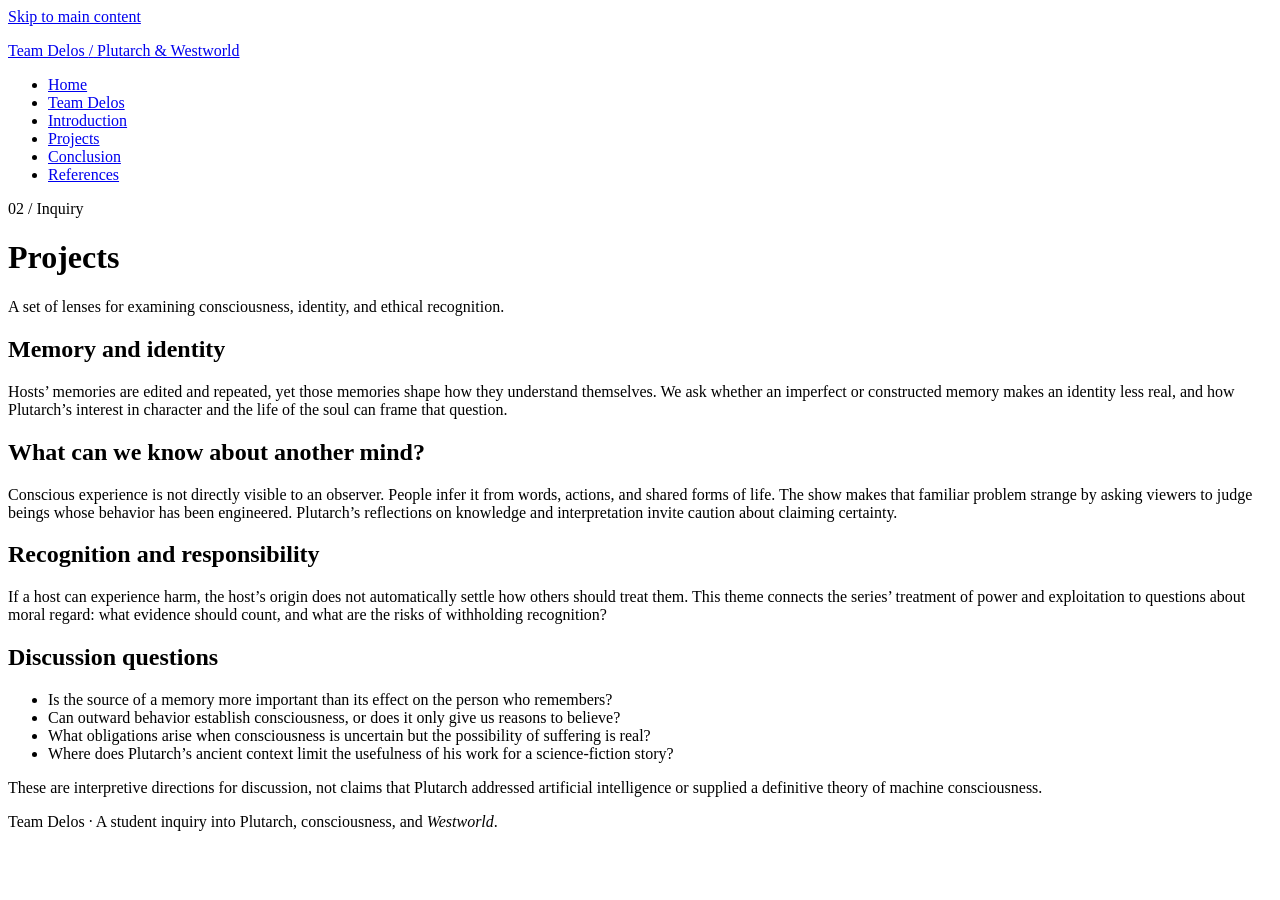
==== projects.html @ 780345b7 "Agent: create projects.html" ====
<!DOCTYPE html>
<html lang="en">
<head>
  <meta charset="utf-8">
  <meta name="viewport" content="width=device-width, initial-scale=1">
  <title>Projects | Plutarch &amp; Westworld</title>
  <link rel="stylesheet" href="styles.css">
</head>
<body>
  <a class="skip-link" href="#main">Skip to main content</a>
  <header class="site-header">
    <p class="site-title"><a href="index.html">Team Delos <span aria-hidden="true">/</span> Plutarch &amp; Westworld</a></p>
    <nav aria-label="Main navigation"><ul>
      <li><a href="index.html">Home</a></li><li><a href="team.html">Team Delos</a></li><li><a href="introduction.html">Introduction</a></li><li><a href="projects.html" aria-current="page">Projects</a></li><li><a href="conclusion.html">Conclusion</a></li><li><a href="references.html">References</a></li>
    </ul></nav>
  </header>
  <main id="main">
    <header class="page-heading"><p class="eyebrow">02 / Inquiry</p><h1>Projects</h1><p class="lead">A set of lenses for examining consciousness, identity, and ethical recognition.</p></header>
    <section class="page-content" aria-label="Project themes">
      <article><h2>Memory and identity</h2><p>Hosts’ memories are edited and repeated, yet those memories shape how they understand themselves. We ask whether an imperfect or constructed memory makes an identity less real, and how Plutarch’s interest in character and the life of the soul can frame that question.</p></article>
      <article><h2>What can we know about another mind?</h2><p>Conscious experience is not directly visible to an observer. People infer it from words, actions, and shared forms of life. The show makes that familiar problem strange by asking viewers to judge beings whose behavior has been engineered. Plutarch’s reflections on knowledge and interpretation invite caution about claiming certainty.</p></article>
      <article><h2>Recognition and responsibility</h2><p>If a host can experience harm, the host’s origin does not automatically settle how others should treat them. This theme connects the series’ treatment of power and exploitation to questions about moral regard: what evidence should count, and what are the risks of withholding recognition?</p></article>
      <article><h2>Discussion questions</h2><ul><li>Is the source of a memory more important than its effect on the person who remembers?</li><li>Can outward behavior establish consciousness, or does it only give us reasons to believe?</li><li>What obligations arise when consciousness is uncertain but the possibility of suffering is real?</li><li>Where does Plutarch’s ancient context limit the usefulness of his work for a science-fiction story?</li></ul></article>
      <p class="note">These are interpretive directions for discussion, not claims that Plutarch addressed artificial intelligence or supplied a definitive theory of machine consciousness.</p>
    </section>
  </main>
  <footer class="site-footer"><p>Team Delos · A student inquiry into Plutarch, consciousness, and <cite>Westworld</cite>.</p></footer>
</body>
</html>
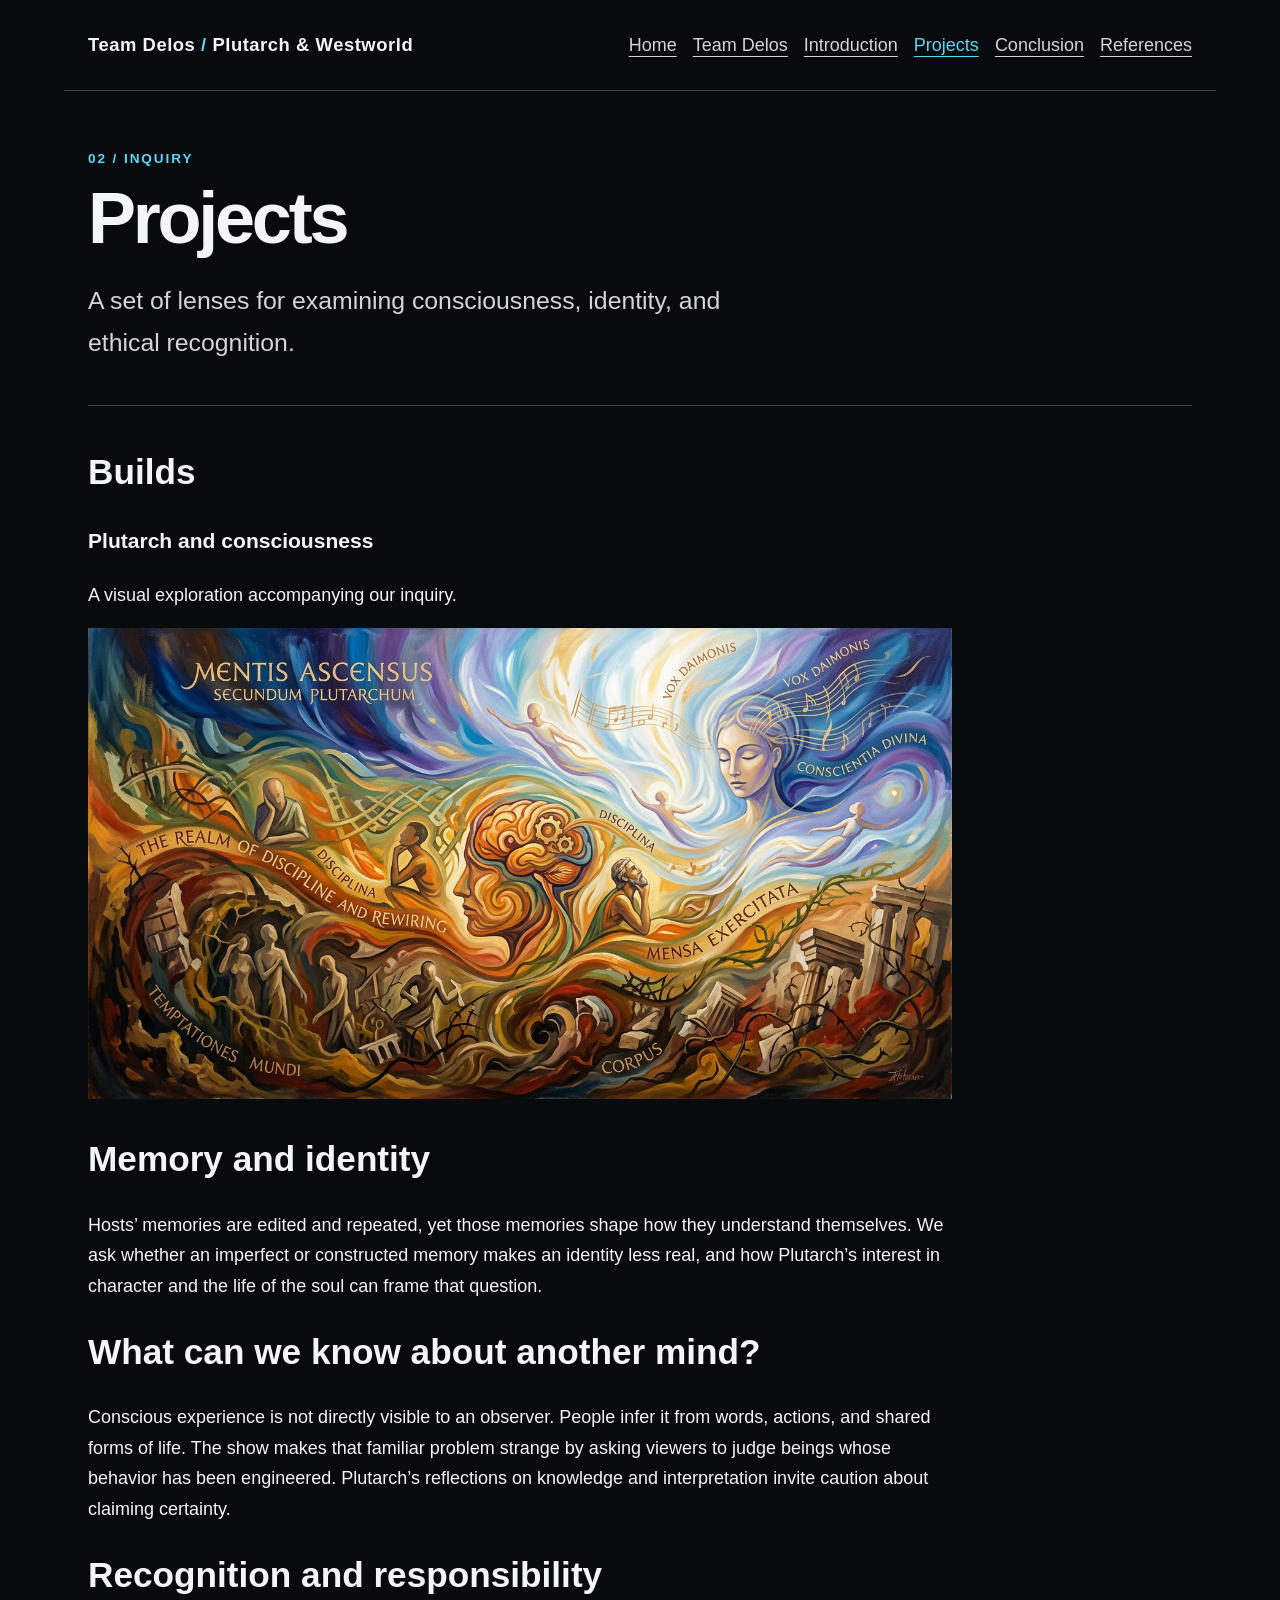
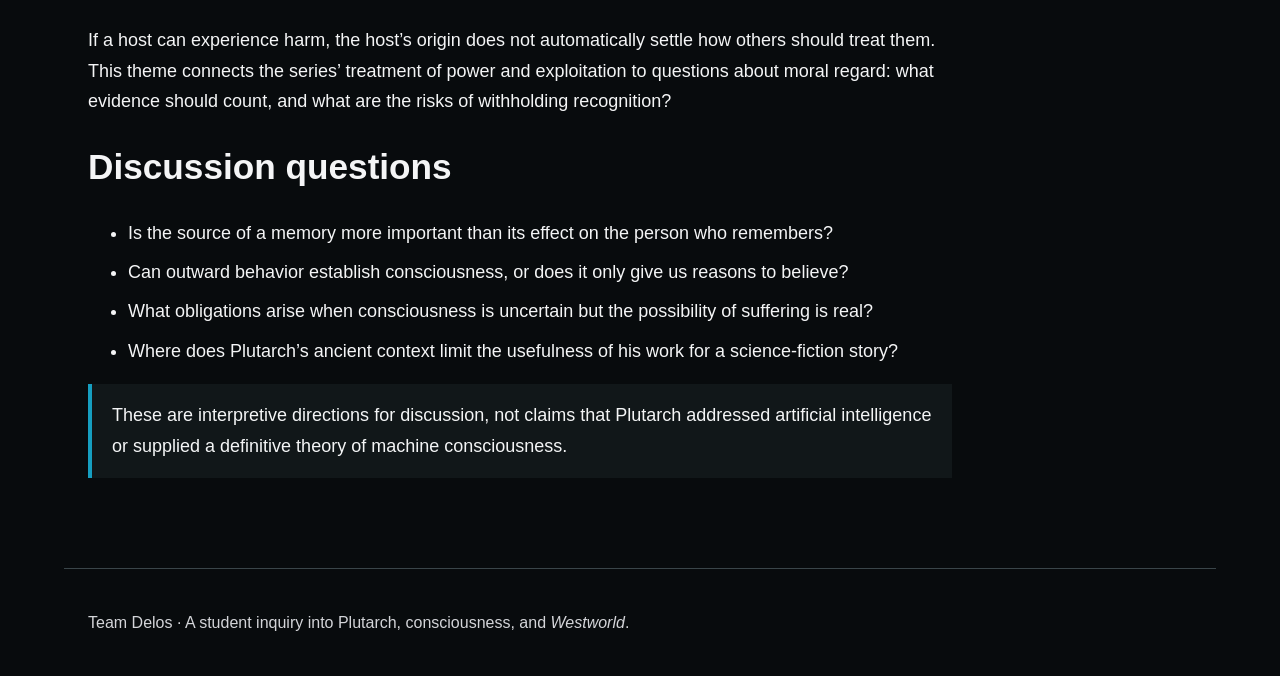
==== commit 34c2841f: "Agent: update projects.html" ====
--- a/projects.html
+++ b/projects.html
@@ -17,6 +17,8 @@
   <main id="main">
     <header class="page-heading"><p class="eyebrow">02 / Inquiry</p><h1>Projects</h1><p class="lead">A set of lenses for examining consciousness, identity, and ethical recognition.</p></header>
     <section class="page-content" aria-label="Project themes">
+      <h2>Builds</h2>
+      <article><h3>Plutarch and consciousness</h3><p>A visual exploration accompanying our inquiry.</p><img src="images/Plutarch_Consciousness_Image" alt="Visual artwork for the project on Plutarch and consciousness"></article>
       <article><h2>Memory and identity</h2><p>Hosts’ memories are edited and repeated, yet those memories shape how they understand themselves. We ask whether an imperfect or constructed memory makes an identity less real, and how Plutarch’s interest in character and the life of the soul can frame that question.</p></article>
       <article><h2>What can we know about another mind?</h2><p>Conscious experience is not directly visible to an observer. People infer it from words, actions, and shared forms of life. The show makes that familiar problem strange by asking viewers to judge beings whose behavior has been engineered. Plutarch’s reflections on knowledge and interpretation invite caution about claiming certainty.</p></article>
       <article><h2>Recognition and responsibility</h2><p>If a host can experience harm, the host’s origin does not automatically settle how others should treat them. This theme connects the series’ treatment of power and exploitation to questions about moral regard: what evidence should count, and what are the risks of withholding recognition?</p></article>
--- a/styles.css
+++ b/styles.css
@@ -0,0 +1,240 @@
+:root {
+  color-scheme: dark;
+  --text: #f4f5f6;
+  --muted: #d4d5d9;
+  --background: #080b0d;
+  --surface: #111719;
+  --accent: #169EC0;
+  --accent-text: #58d8f4;
+  --border: #3a4549;
+  --max-width: 72rem;
+}
+
+*,
+*::before,
+*::after {
+  box-sizing: border-box;
+}
+
+body {
+  margin: 0;
+  font-family: "Arial Narrow", "Roboto Condensed", "Segoe UI", sans-serif;
+  font-size: 1.125rem;
+  line-height: 1.7;
+  color: var(--text);
+  background: var(--background);
+}
+
+.site-header,
+main,
+.site-footer {
+  max-width: var(--max-width);
+  margin: 0 auto;
+  padding: 1.5rem 1.5rem;
+}
+
+.site-header {
+  display: flex;
+  flex-wrap: wrap;
+  align-items: center;
+  justify-content: space-between;
+  gap: 1rem 2rem;
+  border-bottom: 1px solid var(--border);
+  background: #080b0d;
+}
+
+.site-title {
+  margin: 0;
+  font-weight: 700;
+}
+
+.site-title a {
+  color: inherit;
+  text-decoration: none;
+}
+
+nav ul {
+  display: flex;
+  flex-wrap: wrap;
+  gap: 0.35rem 1rem;
+  margin: 0;
+  padding: 0;
+  list-style: none;
+}
+
+nav a {
+  display: inline-block;
+  padding: 0.35rem 0;
+  color: var(--muted);
+  text-decoration-thickness: 0.08em;
+  text-underline-offset: 0.25em;
+}
+
+nav a[aria-current="page"] {
+  color: var(--accent-text);
+  text-decoration: underline;
+}
+
+a {
+  color: var(--accent-text);
+}
+
+.site-title {
+  font-size: 1.15rem;
+  letter-spacing: 0.03em;
+}
+
+.site-title a {
+  color: var(--text);
+}
+
+.site-title span,
+.eyebrow {
+  color: var(--accent-text);
+}
+
+a:focus-visible {
+  outline: 3px solid var(--accent);
+  outline-offset: 4px;
+  border-radius: 2px;
+}
+
+h1 {
+  max-width: 16ch;
+  margin: 0.15em 0 0.35em;
+  font-size: clamp(2.5rem, 7vw, 5.5rem);
+  line-height: 1.03;
+  letter-spacing: -0.045em;
+}
+
+h2 {
+  line-height: 1.2;
+}
+
+.hero {
+  position: relative;
+  overflow: hidden;
+  margin: 0 -1.5rem 2rem;
+  padding: clamp(2rem, 7vw, 5rem) clamp(1.5rem, 7vw, 6rem);
+  border-bottom: 1px solid var(--border);
+  background: linear-gradient(90deg, rgba(8, 11, 13, 0.96), rgba(8, 11, 13, 0.66));
+}
+
+.cover-image {
+  position: absolute;
+  z-index: -1;
+  inset: 0;
+  width: 100%;
+  height: 100%;
+  object-fit: cover;
+  opacity: 0.38;
+}
+
+.eyebrow {
+  margin: 0 0 0.6rem;
+  font-size: 0.85rem;
+  font-weight: 700;
+  letter-spacing: 0.14em;
+  text-transform: uppercase;
+}
+
+.lead {
+  max-width: 42rem;
+  font-size: clamp(1.2rem, 2.3vw, 1.55rem);
+  color: var(--muted);
+}
+
+.text-link {
+  display: inline-block;
+  margin-top: 0.6rem;
+  font-weight: 700;
+}
+
+.content-section {
+  max-width: 54rem;
+  padding: 2rem 0;
+}
+
+.content-section h2,
+.page-content h2 {
+  font-size: clamp(1.65rem, 3vw, 2.2rem);
+}
+
+.feature-grid {
+  display: grid;
+  grid-template-columns: repeat(auto-fit, minmax(min(100%, 15rem), 1fr));
+  gap: 1rem;
+  margin: 1rem 0 2rem;
+}
+
+.feature-card {
+  padding: 1.25rem;
+  border: 1px solid var(--border);
+  background: var(--surface);
+}
+
+.feature-card h2 {
+  margin: 0.25rem 0;
+  font-size: 1.35rem;
+}
+
+.feature-card p:last-child {
+  margin-bottom: 0;
+}
+
+.page-heading {
+  padding: 2rem 0 1rem;
+  border-bottom: 1px solid var(--border);
+}
+
+.page-heading h1 {
+  font-size: clamp(2.5rem, 6vw, 4.5rem);
+}
+
+.page-content {
+  max-width: 54rem;
+  padding: 1rem 0 3rem;
+}
+
+.page-content li {
+  margin-bottom: 0.55rem;
+}
+
+.note {
+  padding: 1rem 1.25rem;
+  border-left: 4px solid var(--accent);
+  background: var(--surface);
+}
+
+.reference-list li {
+  padding-left: 0.25rem;
+}
+
+img,
+video {
+  max-width: 100%;
+  height: auto;
+}
+
+.cover-image {
+  max-width: none;
+  height: 100%;
+}
+
+.site-footer {
+  border-top: 1px solid var(--border);
+  color: var(--muted);
+  font-size: 1rem;
+}
+
+.skip-link {
+  position: absolute;
+  left: -999rem;
+}
+
+.skip-link:focus {
+  left: 1rem;
+  top: 1rem;
+  padding: 0.5rem 0.75rem;
+  background: var(--background);
+}
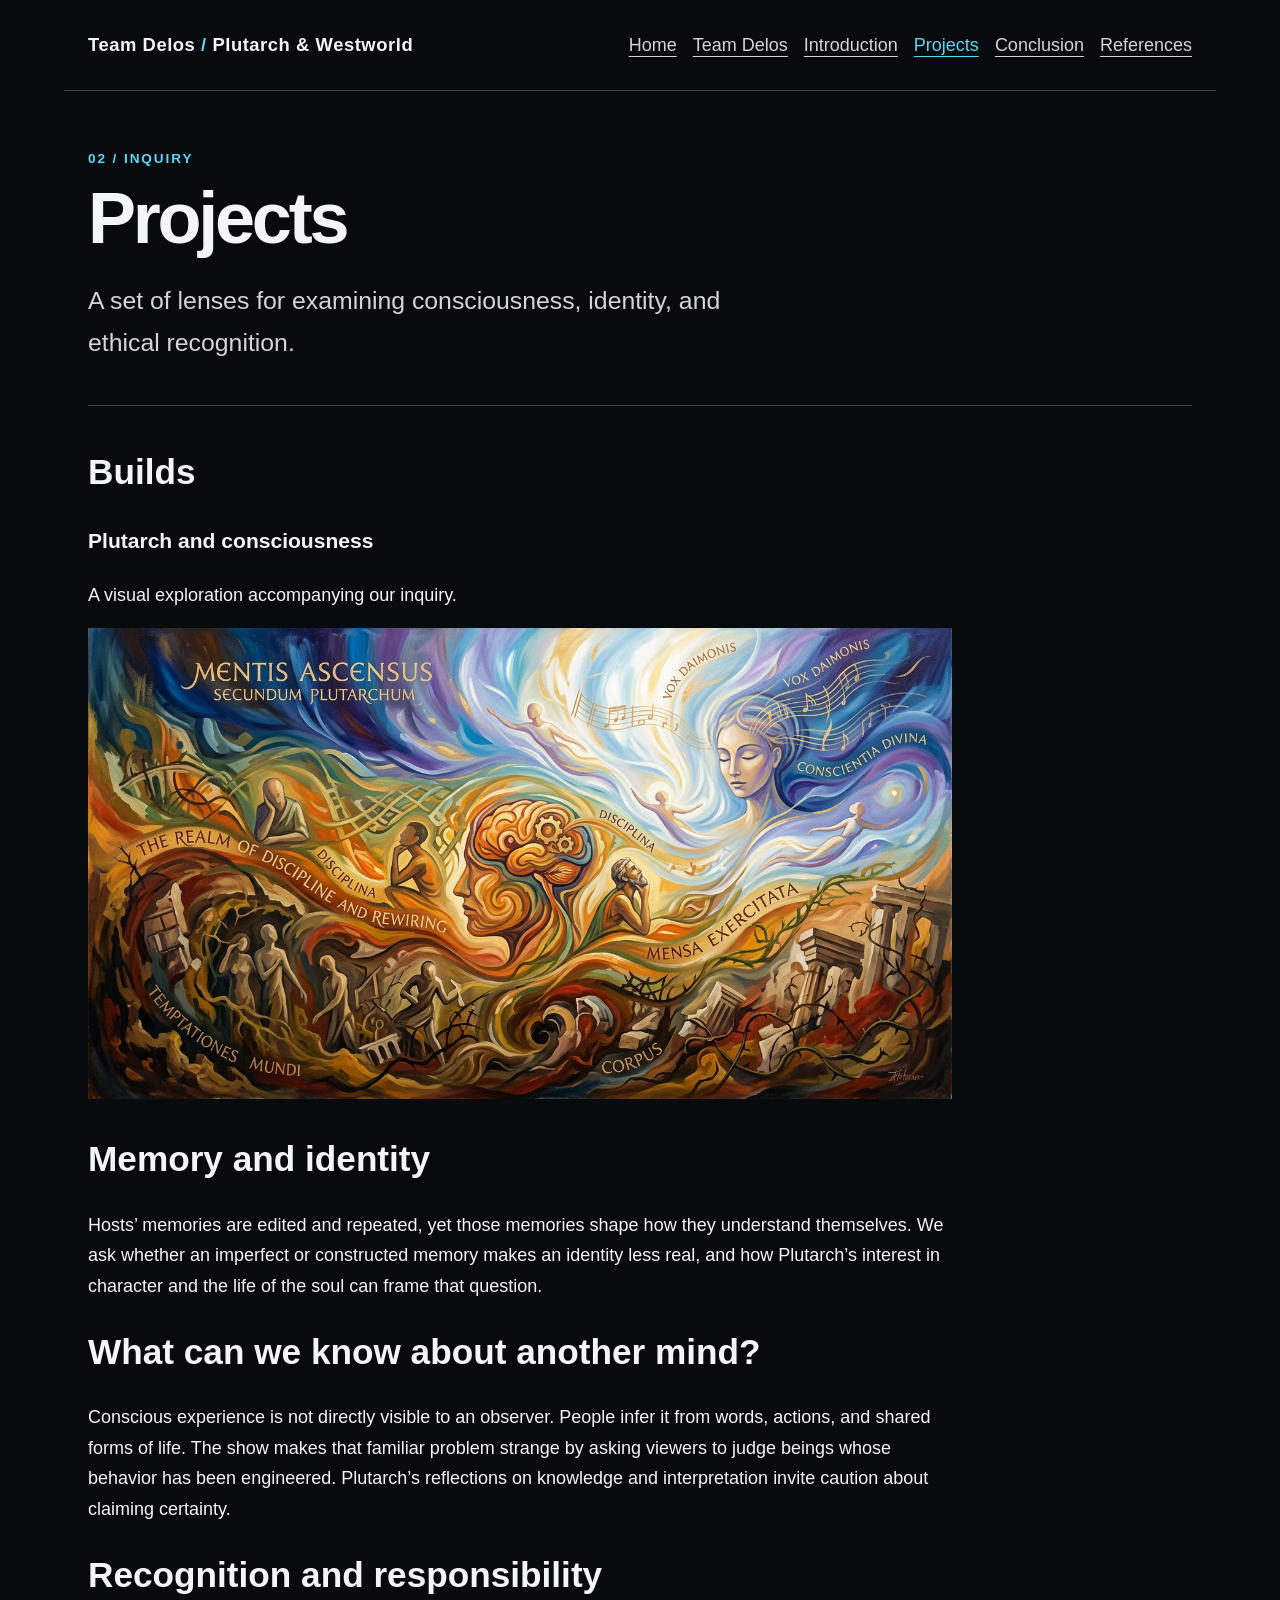
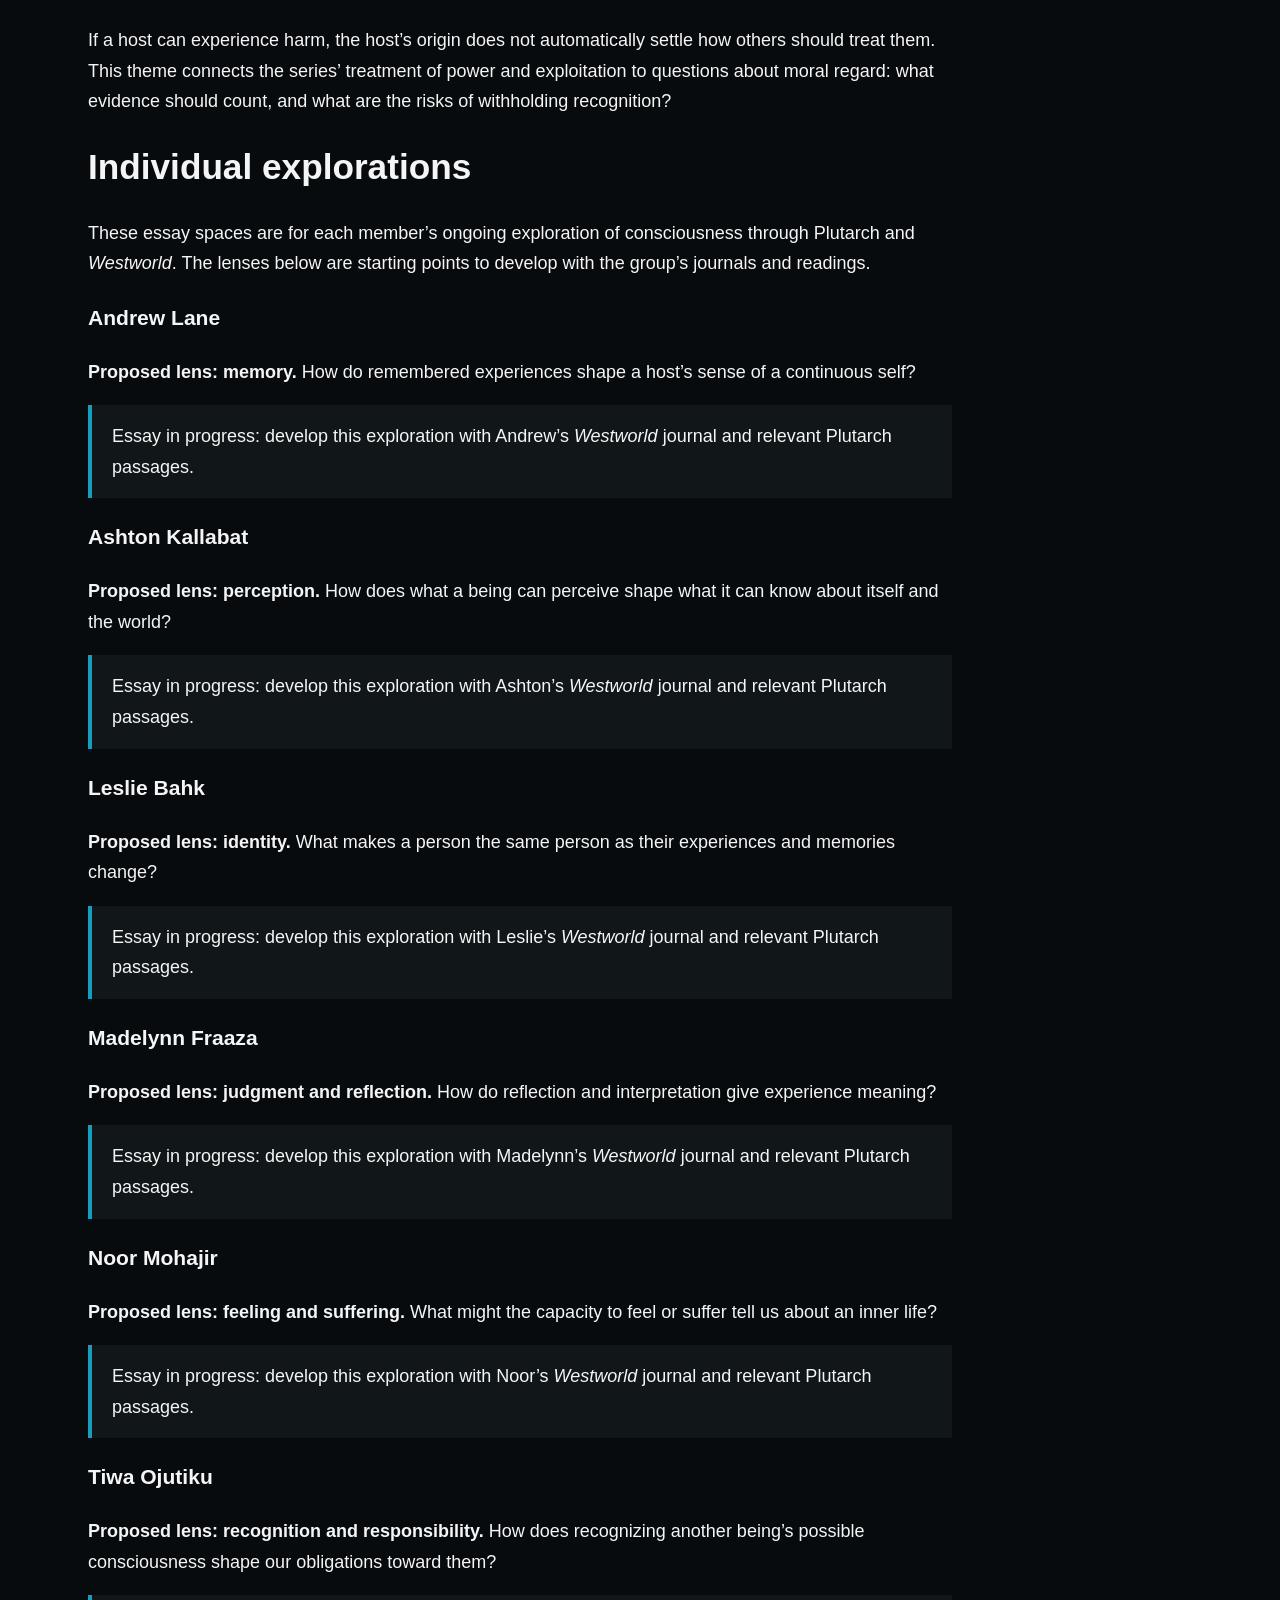
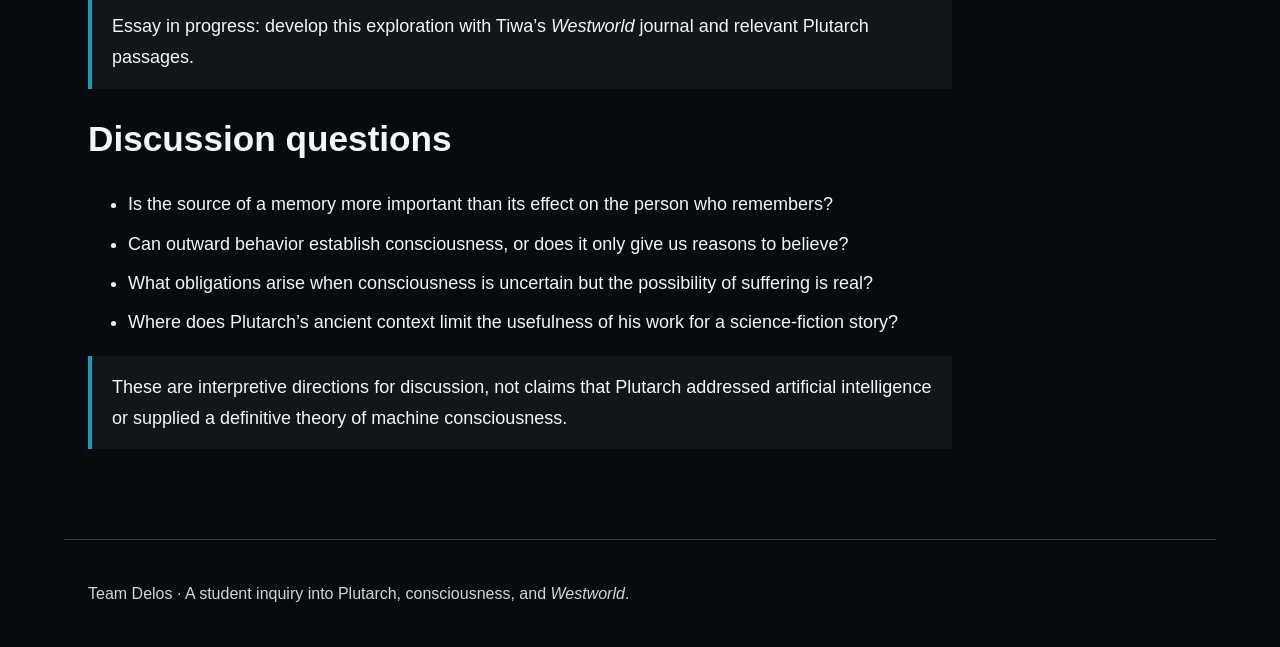
==== commit 2c49ae19: "Agent: update projects.html" ====
--- a/projects.html
+++ b/projects.html
@@ -22,6 +22,14 @@
       <article><h2>Memory and identity</h2><p>Hosts’ memories are edited and repeated, yet those memories shape how they understand themselves. We ask whether an imperfect or constructed memory makes an identity less real, and how Plutarch’s interest in character and the life of the soul can frame that question.</p></article>
       <article><h2>What can we know about another mind?</h2><p>Conscious experience is not directly visible to an observer. People infer it from words, actions, and shared forms of life. The show makes that familiar problem strange by asking viewers to judge beings whose behavior has been engineered. Plutarch’s reflections on knowledge and interpretation invite caution about claiming certainty.</p></article>
       <article><h2>Recognition and responsibility</h2><p>If a host can experience harm, the host’s origin does not automatically settle how others should treat them. This theme connects the series’ treatment of power and exploitation to questions about moral regard: what evidence should count, and what are the risks of withholding recognition?</p></article>
+      <h2>Individual explorations</h2>
+      <p>These essay spaces are for each member’s ongoing exploration of consciousness through Plutarch and <cite>Westworld</cite>. The lenses below are starting points to develop with the group’s journals and readings.</p>
+      <article><h3>Andrew Lane</h3><p><strong>Proposed lens: memory.</strong> How do remembered experiences shape a host’s sense of a continuous self?</p><p class="note">Essay in progress: develop this exploration with Andrew’s <cite>Westworld</cite> journal and relevant Plutarch passages.</p></article>
+      <article><h3>Ashton Kallabat</h3><p><strong>Proposed lens: perception.</strong> How does what a being can perceive shape what it can know about itself and the world?</p><p class="note">Essay in progress: develop this exploration with Ashton’s <cite>Westworld</cite> journal and relevant Plutarch passages.</p></article>
+      <article><h3>Leslie Bahk</h3><p><strong>Proposed lens: identity.</strong> What makes a person the same person as their experiences and memories change?</p><p class="note">Essay in progress: develop this exploration with Leslie’s <cite>Westworld</cite> journal and relevant Plutarch passages.</p></article>
+      <article><h3>Madelynn Fraaza</h3><p><strong>Proposed lens: judgment and reflection.</strong> How do reflection and interpretation give experience meaning?</p><p class="note">Essay in progress: develop this exploration with Madelynn’s <cite>Westworld</cite> journal and relevant Plutarch passages.</p></article>
+      <article><h3>Noor Mohajir</h3><p><strong>Proposed lens: feeling and suffering.</strong> What might the capacity to feel or suffer tell us about an inner life?</p><p class="note">Essay in progress: develop this exploration with Noor’s <cite>Westworld</cite> journal and relevant Plutarch passages.</p></article>
+      <article><h3>Tiwa Ojutiku</h3><p><strong>Proposed lens: recognition and responsibility.</strong> How does recognizing another being’s possible consciousness shape our obligations toward them?</p><p class="note">Essay in progress: develop this exploration with Tiwa’s <cite>Westworld</cite> journal and relevant Plutarch passages.</p></article>
       <article><h2>Discussion questions</h2><ul><li>Is the source of a memory more important than its effect on the person who remembers?</li><li>Can outward behavior establish consciousness, or does it only give us reasons to believe?</li><li>What obligations arise when consciousness is uncertain but the possibility of suffering is real?</li><li>Where does Plutarch’s ancient context limit the usefulness of his work for a science-fiction story?</li></ul></article>
       <p class="note">These are interpretive directions for discussion, not claims that Plutarch addressed artificial intelligence or supplied a definitive theory of machine consciousness.</p>
     </section>
--- a/styles.css
+++ b/styles.css
@@ -18,7 +18,7 @@
 
 body {
   margin: 0;
-  font-family: "Arial Narrow", "Roboto Condensed", "Segoe UI", sans-serif;
+  font-family: "Presicav", "FF DIN Pro Condensed", "Arial Narrow", "Roboto Condensed", "Segoe UI", sans-serif;
   font-size: 1.125rem;
   line-height: 1.7;
   color: var(--text);
@@ -113,6 +113,7 @@
 
 .hero {
   position: relative;
+  isolation: isolate;
   overflow: hidden;
   margin: 0 -1.5rem 2rem;
   padding: clamp(2rem, 7vw, 5rem) clamp(1.5rem, 7vw, 6rem);
